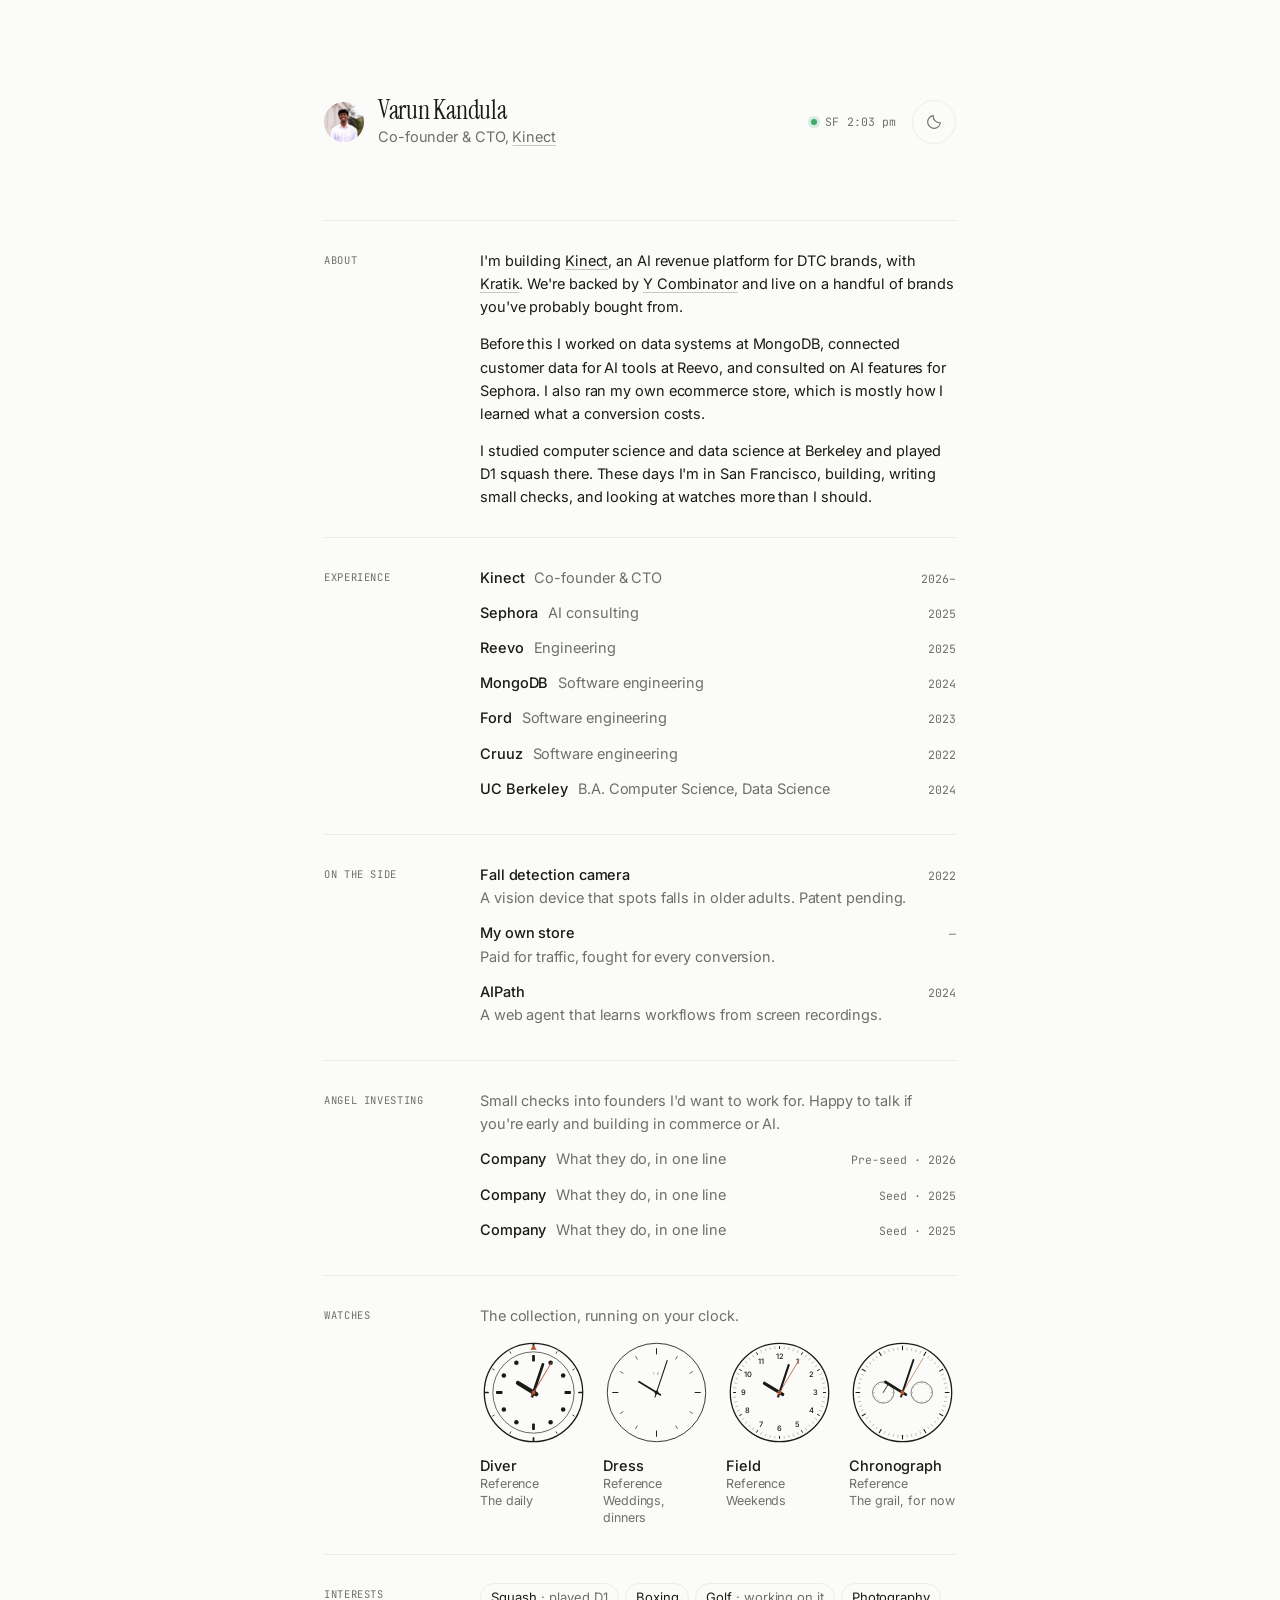
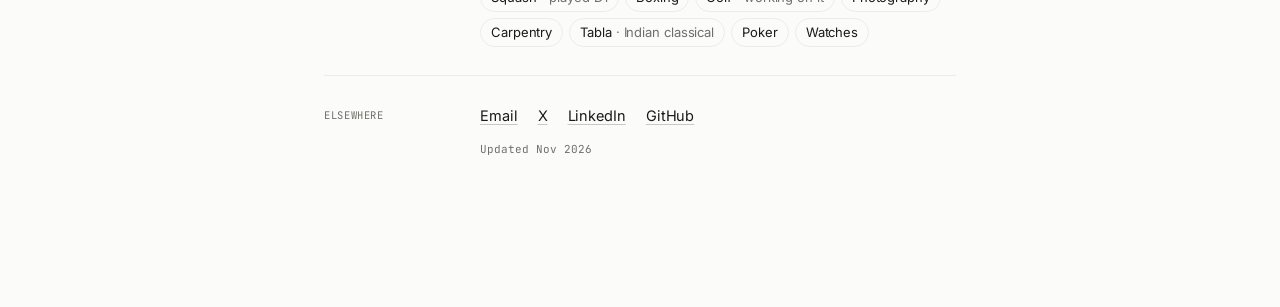
==== index.html @ 3ee2f7a1 "Add watch winding and a hidden squash game" ====
<!doctype html>
<html lang="en">
  <head>
    <meta charset="utf-8" />
    <meta name="viewport" content="width=device-width, initial-scale=1" />
    <title>Varun Kandula</title>
    <meta name="description" content="Varun Kandula. Co-founder and CTO of Kinect (YC P26). Engineer, angel investor, watch person." />
    <meta name="color-scheme" content="light dark" />
    <meta name="theme-color" content="#fbfbfa" />
    <script src="js/theme.js"></script>
    <meta property="og:title" content="Varun Kandula" />
    <meta property="og:description" content="Co-founder and CTO of Kinect (YC P26)." />
    <meta property="og:image" content="/assets/avatar.jpg" />
    <link rel="icon" href="data:image/svg+xml,%3Csvg xmlns='http://www.w3.org/2000/svg' viewBox='0 0 32 32'%3E%3Ccircle cx='16' cy='16' r='13' fill='none' stroke='%23111' stroke-width='2.5'/%3E%3Cpath d='M16 8v8l5 3' stroke='%23111' stroke-width='2.5' fill='none' stroke-linecap='round'/%3E%3C/svg%3E" />
    <link rel="preconnect" href="https://fonts.googleapis.com" />
    <link rel="preconnect" href="https://fonts.gstatic.com" crossorigin />
    <link
      href="https://fonts.googleapis.com/css2?family=Inter:wght@400;500&family=Instrument+Serif:ital@0;1&family=JetBrains+Mono:wght@400&display=swap"
      rel="stylesheet"
    />
    <link rel="stylesheet" href="css/styles.css" />
  </head>
  <body>
    <main class="page">
      <header class="top rise">
        <div class="id">
          <button class="avatar" type="button" aria-label="Show portrait" data-portrait>
            <img src="assets/avatar.jpg" alt="Varun Kandula" width="40" height="40" />
          </button>
          <div>
            <h1>Varun Kandula</h1>
            <p class="muted">Co-founder &amp; CTO, <a href="https://trykinect.ai">Kinect</a></p>
          </div>
        </div>
        <div class="header-tools">
          <p class="clock mono">
            <span class="dot" aria-hidden="true"></span><abbr title="San Francisco">SF</abbr> <span data-clock>--:--</span>
          </p>
          <button class="theme-toggle" type="button" data-theme-toggle aria-label="Switch to dark mode" title="Switch to dark mode" hidden>
            <svg class="theme-moon" viewBox="0 0 24 24" width="18" height="18" fill="none" stroke="currentColor" stroke-width="1.5" stroke-linecap="round" stroke-linejoin="round" aria-hidden="true">
              <path d="M20.5 13A8.5 8.5 0 0 1 11 3.5 8.5 8.5 0 1 0 20.5 13Z" />
            </svg>
            <svg class="theme-sun" viewBox="0 0 24 24" width="18" height="18" fill="none" stroke="currentColor" stroke-width="1.5" stroke-linecap="round" aria-hidden="true">
              <circle cx="12" cy="12" r="4" />
              <path d="M12 2v2m0 16v2M2 12h2m16 0h2M4.93 4.93l1.42 1.42m11.3 11.3 1.42 1.42M4.93 19.07l1.42-1.42m11.3-11.3 1.42-1.42" />
            </svg>
          </button>
        </div>
      </header>

      <section class="block rise" id="about" style="--d: 1">
        <h2 class="label mono">About</h2>
        <div class="prose">
          <p>
            I'm building <a href="https://trykinect.ai">Kinect</a>, an AI revenue platform for DTC brands,
            with <a href="https://www.linkedin.com/in/kratikagrawal/">Kratik</a>. We're backed by
            <a href="https://www.ycombinator.com/companies/kinect">Y Combinator</a> and live on a handful of
            brands you've probably bought from.
          </p>
          <p>
            Before this I worked on data systems at MongoDB, connected customer data for AI tools at Reevo,
            and consulted on AI features for Sephora. I also ran my own ecommerce store, which is mostly how I
            learned what a conversion costs.
          </p>
          <p>
            I studied computer science and data science at Berkeley and played D1 squash there. These days
            I'm in San Francisco, building, writing small checks, and looking at watches more than I should.
          </p>
        </div>
      </section>

      <section class="block rise" id="experience" style="--d: 2">
        <h2 class="label mono">Experience</h2>
        <ol class="rows" data-dim>
          <li>
            <details>
              <summary>
                <span class="row-main"><span class="row-title">Kinect</span><span class="row-sub">Co-founder &amp; CTO</span></span>
                <span class="row-meta mono">2026–</span>
              </summary>
              <p>AI sales reps, dynamic product and landing pages, and generative storefronts for Shopify brands. YC P26.</p>
            </details>
          </li>
          <li>
            <details>
              <summary>
                <span class="row-main"><span class="row-title">Sephora</span><span class="row-sub">AI consulting</span></span>
                <span class="row-meta mono">2025</span>
              </summary>
              <p>Scoped and prototyped AI features for one of the largest beauty retailers in the world.</p>
            </details>
          </li>
          <li>
            <details>
              <summary>
                <span class="row-main"><span class="row-title">Reevo</span><span class="row-sub">Engineering</span></span>
                <span class="row-meta mono">2025</span>
              </summary>
              <p>Connected customer information across systems so AI tools had real context to work with.</p>
            </details>
          </li>
          <li>
            <details>
              <summary>
                <span class="row-main"><span class="row-title">MongoDB</span><span class="row-sub">Software engineering</span></span>
                <span class="row-meta mono">2024</span>
              </summary>
              <p>Built a real-time engineering analytics dashboard and cut ETL processing time by 30%. New York.</p>
            </details>
          </li>
          <li>
            <details>
              <summary>
                <span class="row-main"><span class="row-title">Ford</span><span class="row-sub">Software engineering</span></span>
                <span class="row-meta mono">2023</span>
              </summary>
              <p>A 2D packing algorithm and a 3-axis gantry arm for the kitting cell, which cut part delivery time by about 75%. Dearborn.</p>
            </details>
          </li>
          <li>
            <details>
              <summary>
                <span class="row-main"><span class="row-title">Cruuz</span><span class="row-sub">Software engineering</span></span>
                <span class="row-meta mono">2022</span>
              </summary>
              <p>Front-end work and a Google Reserve booking integration. Los Angeles.</p>
            </details>
          </li>
          <li>
            <details>
              <summary>
                <span class="row-main"><span class="row-title">UC Berkeley</span><span class="row-sub">B.A. Computer Science, Data Science</span></span>
                <span class="row-meta mono">2024</span>
              </summary>
              <p>D1 squash. Certificate in Entrepreneurship &amp; Technology. Ran NextGen Consulting (50+ members, clients like NVIDIA and Palantir).</p>
            </details>
          </li>
        </ol>
      </section>

      <section class="block rise" id="building" style="--d: 3">
        <h2 class="label mono">On the side</h2>
        <ol class="rows stack" data-dim>
          <li class="row-static">
            <span class="row-main"><span class="row-title">Fall detection camera</span><span class="row-sub">A vision device that spots falls in older adults. Patent pending.</span></span>
            <span class="row-meta mono">2022</span>
          </li>
          <li class="row-static">
            <span class="row-main"><span class="row-title">My own store</span><span class="row-sub">Paid for traffic, fought for every conversion.</span></span>
            <span class="row-meta mono">—</span>
          </li>
          <li class="row-static">
            <span class="row-main"><span class="row-title">AIPath</span><span class="row-sub">A web agent that learns workflows from screen recordings.</span></span>
            <span class="row-meta mono">2024</span>
          </li>
        </ol>
      </section>

      <section class="block rise" id="investing" style="--d: 4">
        <h2 class="label mono">Angel investing</h2>
        <div>
          <p class="muted lede">Small checks into founders I'd want to work for. Happy to talk if you're early and building in commerce or AI.</p>
          <ol class="rows invest" data-dim>
            <li class="row-static">
              <span class="row-main"><span class="row-title">Company</span><span class="row-sub">What they do, in one line</span></span>
              <span class="row-meta mono">Pre-seed · 2026</span>
            </li>
            <li class="row-static">
              <span class="row-main"><span class="row-title">Company</span><span class="row-sub">What they do, in one line</span></span>
              <span class="row-meta mono">Seed · 2025</span>
            </li>
            <li class="row-static">
              <span class="row-main"><span class="row-title">Company</span><span class="row-sub">What they do, in one line</span></span>
              <span class="row-meta mono">Seed · 2025</span>
            </li>
          </ol>
        </div>
      </section>

      <section class="block rise" id="watches" style="--d: 5">
        <h2 class="label mono">Watches</h2>
        <div>
          <p class="muted lede">The collection, running on your clock.</p>
          <ul class="watches" data-watches>
            <li class="watch" data-watch="diver" data-name="Diver">
              <div class="watch-cap"><b>Diver</b><span>Reference</span><span>The daily</span></div>
            </li>
            <li class="watch" data-watch="dress" data-name="Dress">
              <div class="watch-cap"><b>Dress</b><span>Reference</span><span>Weddings, dinners</span></div>
            </li>
            <li class="watch" data-watch="field" data-name="Field">
              <div class="watch-cap"><b>Field</b><span>Reference</span><span>Weekends</span></div>
            </li>
            <li class="watch" data-watch="chrono" data-name="Chronograph">
              <div class="watch-cap"><b>Chronograph</b><span>Reference</span><span>The grail, for now</span></div>
            </li>
          </ul>
        </div>
      </section>

      <section class="block rise" id="interests" style="--d: 6">
        <h2 class="label mono">Interests</h2>
        <ul class="tags">
          <li data-squash-trigger>Squash <span>played D1</span></li>
          <li>Boxing</li>
          <li>Golf <span>working on it</span></li>
          <li>Photography</li>
          <li>Carpentry</li>
          <li>Tabla <span>Indian classical</span></li>
          <li>Poker</li>
          <li>Watches</li>
        </ul>
      </section>

      <footer class="block foot rise" style="--d: 7">
        <h2 class="label mono">Elsewhere</h2>
        <div>
          <ul class="links">
            <li><a href="mailto:varun@trykinect.ai" class="link" data-copy="varun@trykinect.ai">Email</a></li>
            <li><a href="https://x.com/VarunKand">X</a></li>
            <li><a href="https://www.linkedin.com/in/varunkandula/">LinkedIn</a></li>
            <li><a href="https://github.com/VarunKandula">GitHub</a></li>
          </ul>
          <p class="muted mono small">Updated Nov 2026</p>
        </div>
      </footer>
    </main>

    <div class="toast mono" role="status" aria-live="polite" data-toast></div>
    <dialog class="portrait" data-portrait-dialog aria-label="Portrait of Varun Kandula">
      <button class="portrait-close" type="button" data-portrait-close aria-label="Close portrait" autofocus>
        <svg viewBox="0 0 24 24" width="18" height="18" fill="none" stroke="currentColor" stroke-width="1.5" stroke-linecap="round" aria-hidden="true"><path d="m6 6 12 12M6 18 18 6" /></svg>
      </button>
      <img src="assets/portrait.jpg" alt="Varun Kandula at UC Berkeley" width="599" height="900" loading="lazy" />
    </dialog>

    <dialog class="squash-dialog" data-squash-dialog aria-labelledby="squash-title" aria-describedby="squash-help">
      <div class="squash-heading">
        <h2 id="squash-title">One more rally.</h2>
        <button class="squash-close" type="button" data-squash-close aria-label="Close squash game">
          <svg viewBox="0 0 24 24" width="18" height="18" fill="none" stroke="currentColor" stroke-width="1.5" stroke-linecap="round" aria-hidden="true"><path d="m6 6 12 12M6 18 18 6" /></svg>
        </button>
      </div>
      <p class="muted squash-message" data-squash-status role="status">You found the squash court.</p>
      <div class="squash-scoreboard mono">
        <span>rally <b data-squash-score>00</b></span>
        <span>best <b data-squash-best>00</b></span>
      </div>
      <div class="squash-court" data-squash-court tabindex="0" role="application" aria-label="Squash game" aria-describedby="squash-help">
        <svg viewBox="0 0 400 340" aria-hidden="true">
          <rect class="court-floor" x="18" y="18" width="364" height="304" />
          <path class="court-lines" d="M18 190H382M200 190V322M18 256H90V190M382 256H310V190" />
          <path class="court-front" d="M18 18H382" />
          <text class="court-label" x="200" y="42" text-anchor="middle">front wall</text>
          <rect class="squash-racket" data-squash-racket x="-36" y="-3" width="72" height="6" rx="3" transform="translate(200 292)" />
          <circle class="squash-ball" data-squash-ball cx="200" cy="250" r="5" />
        </svg>
      </div>
      <div class="squash-controls">
        <p id="squash-help" class="muted">Mouse, drag, or ← → to move.<br />Space to serve or pause.</p>
        <button class="squash-play mono" type="button" data-squash-play autofocus>Serve</button>
      </div>
    </dialog>

    <script src="js/main.js" defer></script>
    <script src="js/squash.js" defer></script>
  </body>
</html>
---- css/styles.css ----
:root {
  --bg: #fbfbfa;
  --fg: #1a1a19;
  --muted: #6f6f6a;
  --faint: #c9c9c4;
  --line: #ebebe7;
  --hover: #f3f3f0;
  --accent: #b5552e;
  --sans: "Inter", ui-sans-serif, system-ui, -apple-system, sans-serif;
  --serif: "Instrument Serif", ui-serif, Georgia, serif;
  --mono: "JetBrains Mono", ui-monospace, "SF Mono", Menlo, monospace;
  --ease: cubic-bezier(0.25, 1, 0.5, 1);
  color-scheme: light;
}

/* The explicit setting wins over the operating system preference. */
:root[data-theme="dark"] {
  --bg: #111110;
  --fg: #ededea;
  --muted: #94948e;
  --faint: #4a4a47;
  --line: #232321;
  --hover: #1a1a19;
  --accent: #e0805a;
  color-scheme: dark;
}

/* Preserve the system theme when JavaScript is unavailable. */
@media (prefers-color-scheme: dark) {
  :root:not([data-theme]) {
    --bg: #111110;
    --fg: #ededea;
    --muted: #94948e;
    --faint: #4a4a47;
    --line: #232321;
    --hover: #1a1a19;
    --accent: #e0805a;
    color-scheme: dark;
  }
}

* { box-sizing: border-box; }

html {
  -webkit-text-size-adjust: 100%;
  text-rendering: optimizeLegibility;
  -webkit-font-smoothing: antialiased;
  scrollbar-color: var(--faint) var(--bg);
}

body {
  margin: 0;
  background: var(--bg);
  color: var(--fg);
  font: 400 14.5px/1.6 var(--sans);
  letter-spacing: -0.006em;
}

::selection { background: var(--fg); color: var(--bg); }

a, .link {
  color: inherit;
  text-decoration: underline;
  text-decoration-color: var(--faint);
  text-decoration-thickness: 1px;
  text-underline-offset: 3px;
  transition: text-decoration-color 0.2s var(--ease), color 0.2s var(--ease);
}
a:hover, .link:hover { text-decoration-color: currentColor; }

button { font: inherit; color: inherit; background: none; border: 0; padding: 0; cursor: pointer; }

:focus-visible { outline: 1.5px solid var(--accent); outline-offset: 3px; border-radius: 3px; }

.mono { font-family: var(--mono); font-size: 11.5px; letter-spacing: 0; font-variant-numeric: tabular-nums; }
.muted { color: var(--muted); }
.small { font-size: 11px; }

.page {
  max-width: 680px;
  margin: 0 auto;
  padding: 96px 24px 120px;
}

/* header */
.top {
  display: flex;
  align-items: center;
  justify-content: space-between;
  gap: 16px;
  margin-bottom: 72px;
}
.id { display: flex; align-items: center; gap: 14px; min-width: 0; }
.id p { margin: 0; }
h1 {
  margin: 0;
  font: 400 26px/1.1 var(--serif);
  letter-spacing: -0.01em;
}
.avatar {
  width: 40px; height: 40px;
  border-radius: 50%;
  overflow: hidden;
  flex: none;
  transition: transform 0.4s var(--ease);
}
.avatar:hover { transform: rotate(-6deg) scale(1.06); }
.avatar img { width: 100%; height: 100%; object-fit: cover; display: block; }

.header-tools { display: flex; align-items: center; gap: 16px; flex: none; }
.theme-toggle {
  width: 44px;
  height: 44px;
  display: inline-grid;
  place-items: center;
  flex: none;
  border: 1px solid var(--line);
  border-radius: 50%;
  color: var(--muted);
  transition: color 0.2s var(--ease), background 0.2s var(--ease), border-color 0.2s var(--ease);
}
.theme-toggle[hidden] { display: none; }
.theme-toggle:hover { color: var(--fg); background: var(--hover); border-color: var(--faint); }
.theme-sun, :root[data-theme="dark"] .theme-moon { display: none; }
:root[data-theme="dark"] .theme-sun { display: block; }

.clock { margin: 0; color: var(--muted); display: flex; align-items: center; gap: 8px; white-space: nowrap; }
.clock abbr { text-decoration: none; }
.dot {
  width: 6px; height: 6px; border-radius: 50%;
  background: #3fa86b;
  box-shadow: 0 0 0 3px color-mix(in srgb, #3fa86b 18%, transparent);
  animation: pulse 2.4s var(--ease) infinite;
}
@keyframes pulse { 50% { box-shadow: 0 0 0 5px color-mix(in srgb, #3fa86b 0%, transparent); } }

/* sections */
.block {
  display: grid;
  grid-template-columns: 132px 1fr;
  gap: 24px;
  padding: 28px 0;
  border-top: 1px solid var(--line);
}
.label {
  margin: 0;
  padding-top: 3px;
  font-weight: 400;
  color: var(--muted);
  text-transform: uppercase;
  letter-spacing: 0.06em;
  font-size: 10.5px;
}
.prose p { margin: 0 0 14px; }
.prose p:last-child { margin: 0; }
.lede { margin: 0 0 12px; }

/* rows */
.rows { list-style: none; margin: -6px 0 0; padding: 0; }
.rows > li { border-radius: 8px; transition: opacity 0.25s var(--ease), background 0.2s var(--ease); }
.rows summary, .row-static {
  display: flex;
  align-items: baseline;
  justify-content: space-between;
  gap: 16px;
  padding: 6px 10px;
  margin: 0 -10px;
}
.rows summary { cursor: pointer; list-style: none; border-radius: 8px; }
.rows summary::-webkit-details-marker { display: none; }
.rows summary:hover { background: var(--hover); }
.row-main { display: flex; gap: 10px; align-items: baseline; min-width: 0; flex-wrap: wrap; }
.row-title { font-weight: 500; white-space: nowrap; }
.row-sub { color: var(--muted); }
.row-meta { color: var(--muted); white-space: nowrap; flex: none; }
.rows details > p {
  margin: 0;
  padding: 2px 0 12px;
  color: var(--muted);
  max-width: 46ch;
  animation: drop 0.35s var(--ease);
}
.rows details[open] summary .row-sub { color: var(--fg); }
@keyframes drop { from { transform: translateY(-4px); } to { transform: none; } }
.invest .row-title { color: var(--fg); }

/* watches */
.watches {
  list-style: none;
  margin: 4px 0 0;
  padding: 0;
  display: grid;
  grid-template-columns: repeat(4, 1fr);
  gap: 20px 16px;
}
.watch { display: flex; flex-direction: column; gap: 10px; }
.watch-winder { display: block; width: 100%; border-radius: 50%; }
.watch-winder:focus-visible { border-radius: 50%; }
.watch svg {
  width: 100%;
  height: auto;
  display: block;
  overflow: visible;
  transition: transform 0.5s var(--ease);
}
.watch:hover svg { transform: rotate(-4deg) scale(1.04); }
.watch.is-winding .case { stroke: var(--accent); }
.watch-cap { display: flex; flex-direction: column; line-height: 1.35; }
.watch-cap b { font-weight: 500; }
.watch-cap span { color: var(--muted); font-size: 12.5px; }
.hand { transform-origin: 50px 50px; }
.case { fill: var(--bg); stroke: var(--fg); }
.ink { fill: var(--fg); }
.ink-s { stroke: var(--fg); }
.mute-s { stroke: var(--muted); }
.mute { fill: var(--muted); }
.acc { fill: var(--accent); }
.acc-s { stroke: var(--accent); }

/* tags */
.tags { list-style: none; margin: 0; padding: 0; display: flex; flex-wrap: wrap; gap: 6px; }
.tags li {
  padding: 3px 10px;
  border: 1px solid var(--line);
  border-radius: 999px;
  font-size: 13px;
  transition: border-color 0.2s var(--ease), background 0.2s var(--ease);
}
.tags li:hover { border-color: var(--faint); background: var(--hover); }
.tags li span { color: var(--muted); }
.tags li span::before { content: "· "; }
.tags li.has-squash-game { padding: 0; }
.squash-trigger { display: block; padding: 3px 10px; border-radius: 999px; }
.squash-trigger:focus-visible { border-radius: 999px; }
.watch-winder, .squash-trigger, .squash-close, .squash-play { -webkit-tap-highlight-color: transparent; }

/* A court tucked behind the squash interest. */
.squash-dialog {
  width: min(456px, calc(100vw - 32px));
  max-height: calc(100dvh - 32px);
  padding: 24px;
  border: 1px solid var(--faint);
  border-radius: 14px;
  color: var(--fg);
  background: var(--bg);
  overscroll-behavior: contain;
}
.squash-dialog::backdrop { background: color-mix(in srgb, var(--bg) 85%, transparent); }
.squash-heading { display: flex; justify-content: space-between; align-items: center; gap: 16px; }
.squash-heading h2 { margin: 0; font: 400 30px/1.1 var(--serif); letter-spacing: -0.01em; }
.squash-close {
  display: grid;
  place-items: center;
  width: 44px;
  height: 44px;
  flex: none;
  border: 1px solid var(--line);
  border-radius: 50%;
}
.squash-close:hover { border-color: var(--faint); background: var(--hover); }
.squash-message { margin: 4px 0 24px; font-size: 13px; min-height: 1.6em; }
.squash-scoreboard { display: flex; justify-content: space-between; color: var(--muted); }
.squash-scoreboard b { margin-left: 8px; color: var(--fg); font-weight: 500; }
.squash-court { width: 100%; margin: 8px 0 16px; touch-action: none; }
.squash-court svg { display: block; width: 100%; height: auto; }
.court-floor { fill: var(--hover); stroke: var(--muted); stroke-width: 1; }
.court-lines { fill: none; stroke: var(--faint); stroke-width: 1; }
.court-front { stroke: var(--accent); stroke-width: 3; }
.court-label { fill: var(--muted); font: 10px var(--mono); }
.squash-racket { fill: var(--fg); }
.squash-ball { fill: var(--accent); }
.squash-controls { display: flex; align-items: center; justify-content: space-between; gap: 16px; }
.squash-controls p { margin: 0; font-size: 11.5px; line-height: 1.6; }
.squash-play {
  min-width: 92px;
  min-height: 44px;
  padding: 10px 16px;
  flex: none;
  border: 1px solid var(--fg);
  border-radius: 999px;
  background: var(--fg);
  color: var(--bg);
  transition: background 0.2s var(--ease), color 0.2s var(--ease);
}
.squash-play:hover { background: var(--bg); color: var(--fg); }
@media (max-width: 480px) {
  .court-label { font-size: 16px; }
}
@media (max-width: 380px) {
  .squash-dialog { padding: 16px; }
  .squash-heading h2 { font-size: 26px; }
  .squash-controls { gap: 8px; }
  .squash-play { min-width: 80px; padding-inline: 12px; }
}

/* footer */
.links { list-style: none; margin: 0 0 14px; padding: 0; display: flex; flex-wrap: wrap; gap: 6px 20px; }
.foot p { margin: 0; }

/* toast */
.toast {
  position: fixed;
  left: 50%;
  bottom: 28px;
  width: max-content;
  max-width: calc(100vw - 40px);
  text-align: center;
  overflow-wrap: anywhere;
  transform: translate(-50%, 16px);
  padding: 7px 12px;
  border-radius: 999px;
  background: var(--fg);
  color: var(--bg);
  opacity: 0;
  pointer-events: none;
  transition: opacity 0.25s var(--ease), transform 0.35s var(--ease);
}
.toast.show { opacity: 1; transform: translate(-50%, 0); }

/* portrait */
.portrait {
  padding: 0;
  border: 0;
  background: none;
  width: min(360px, 80vw, calc(80vh * 599 / 900));
  border-radius: 14px;
  overflow: hidden;
}
.portrait img { display: block; width: 100%; height: auto; }
.portrait-close {
  position: absolute;
  top: 12px;
  right: 12px;
  display: grid;
  place-items: center;
  width: 44px;
  height: 44px;
  border: 1px solid var(--line);
  border-radius: 50%;
  color: var(--fg);
  background: var(--bg);
}
.portrait-close:hover { background: var(--hover); }
.portrait::backdrop { background: color-mix(in srgb, var(--bg) 70%, transparent); backdrop-filter: blur(8px); }
.portrait[open] { animation: pop 0.4s var(--ease); }
@keyframes pop { from { transform: scale(0.96) translateY(8px); } }

/* entrance: transform only so content is visible without JS */
.rise { animation: rise 0.9s var(--ease) both; animation-delay: calc(var(--d, 0) * 70ms); }
@keyframes rise { from { transform: translateY(10px); } }

@media (max-width: 640px) {
  .page { padding: 56px 20px 96px; }
  .top { display: grid; grid-template-columns: minmax(0, 1fr) auto; margin-bottom: 48px; gap: 16px; }
  .header-tools { display: contents; }
  .theme-toggle { grid-column: 2; grid-row: 1; }
  .clock { grid-column: 1 / -1; grid-row: 2; }
  .block { grid-template-columns: 1fr; gap: 12px; padding: 24px 0; }
  .watches { grid-template-columns: repeat(2, 1fr); gap: 24px 20px; }
  .row-main { flex-direction: column; gap: 0; }
  .row-title { white-space: normal; }
}

@media (prefers-reduced-motion: reduce) {
  *, *::before, *::after { animation: none !important; transition: none !important; }
}

.stack .row-main { flex-direction: column; gap: 0; }
.stack .row-title { white-space: normal; }
.watch-cap span + span { color: var(--muted); }
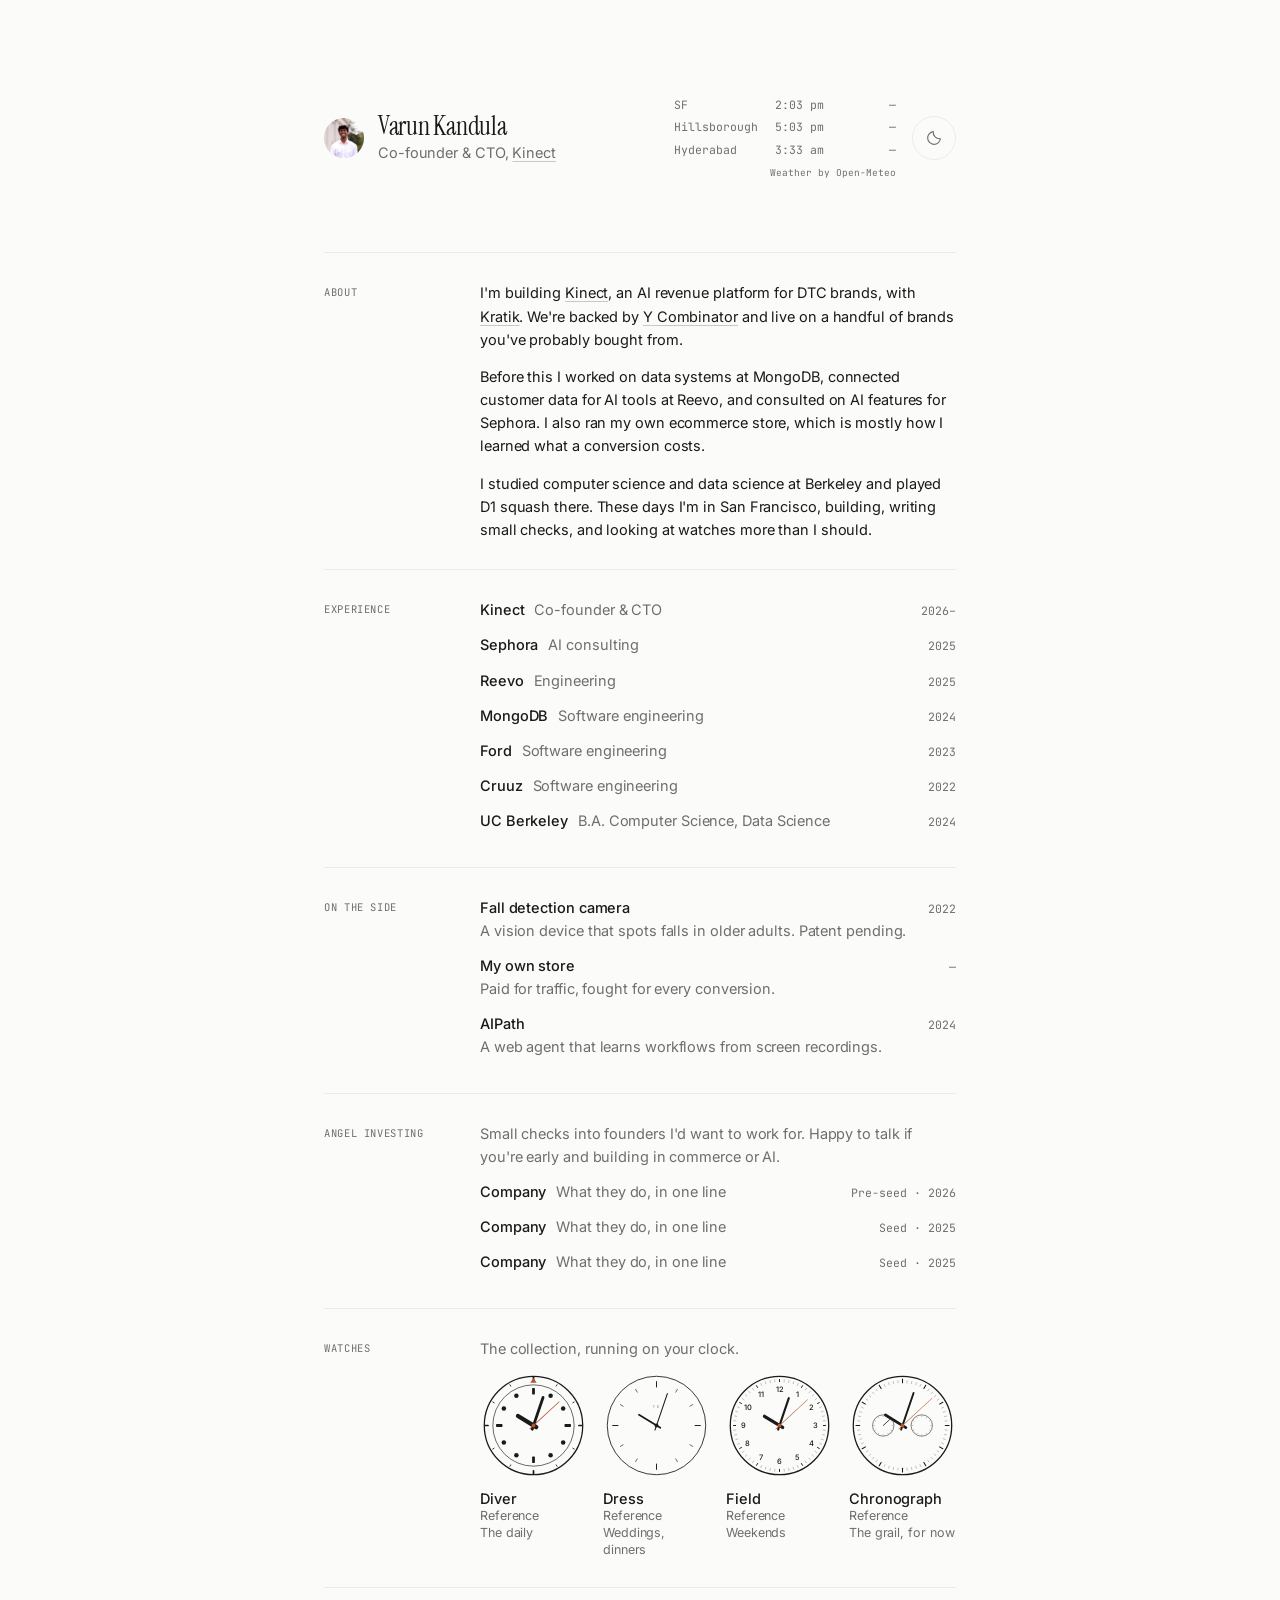
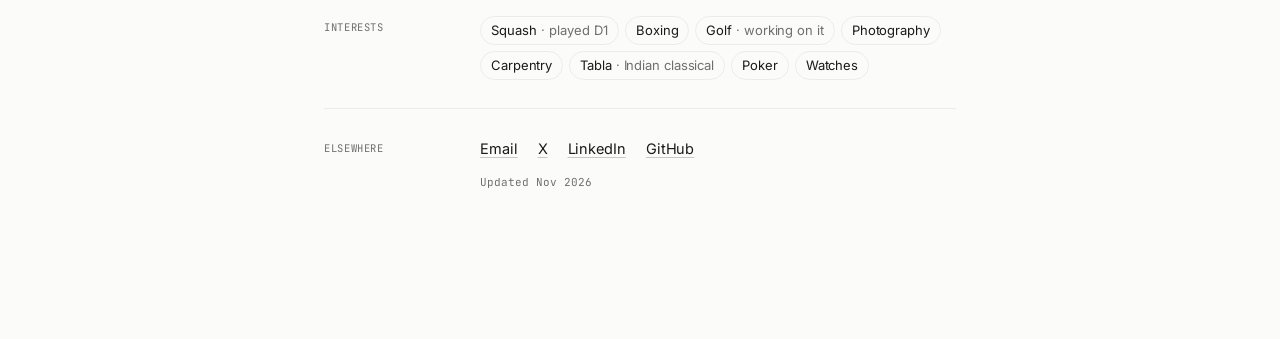
==== commit e44b6dc5: "Add three city clocks with subtle current weather" ====
--- a/index.html
+++ b/index.html
@@ -33,9 +33,35 @@
           </div>
         </div>
         <div class="header-tools">
-          <p class="clock mono">
-            <span class="dot" aria-hidden="true"></span><abbr title="San Francisco">SF</abbr> <span data-clock>--:--</span>
-          </p>
+          <div class="places mono" data-places data-temperature-unit="fahrenheit">
+            <ul class="place-list" aria-label="Local time and weather">
+              <li class="place-row" data-place="sf" data-name="San Francisco" data-time-zone="America/Los_Angeles" data-latitude="37.77493" data-longitude="-122.41942">
+                <abbr class="place-name" title="San Francisco, California">SF</abbr>
+                <time class="place-time" data-clock>--:--</time>
+                <span class="place-weather" role="img" aria-label="Weather unavailable" data-weather>
+                  <svg class="weather-icon" viewBox="0 0 24 24" width="16" height="16" fill="none" stroke="currentColor" stroke-width="1.5" stroke-linecap="round" stroke-linejoin="round" aria-hidden="true" data-weather-icon></svg>
+                  <span data-temperature aria-hidden="true">—</span>
+                </span>
+              </li>
+              <li class="place-row" data-place="hillsborough" data-name="Hillsborough, New Jersey" data-time-zone="America/New_York" data-latitude="40.506" data-longitude="-74.674">
+                <span class="place-name" title="Hillsborough, New Jersey">Hillsborough</span>
+                <time class="place-time" data-clock>--:--</time>
+                <span class="place-weather" role="img" aria-label="Weather unavailable" data-weather>
+                  <svg class="weather-icon" viewBox="0 0 24 24" width="16" height="16" fill="none" stroke="currentColor" stroke-width="1.5" stroke-linecap="round" stroke-linejoin="round" aria-hidden="true" data-weather-icon></svg>
+                  <span data-temperature aria-hidden="true">—</span>
+                </span>
+              </li>
+              <li class="place-row" data-place="hyderabad" data-name="Hyderabad, India" data-time-zone="Asia/Kolkata" data-latitude="17.38405" data-longitude="78.45636">
+                <span class="place-name" title="Hyderabad, India">Hyderabad</span>
+                <time class="place-time" data-clock>--:--</time>
+                <span class="place-weather" role="img" aria-label="Weather unavailable" data-weather>
+                  <svg class="weather-icon" viewBox="0 0 24 24" width="16" height="16" fill="none" stroke="currentColor" stroke-width="1.5" stroke-linecap="round" stroke-linejoin="round" aria-hidden="true" data-weather-icon></svg>
+                  <span data-temperature aria-hidden="true">—</span>
+                </span>
+              </li>
+            </ul>
+            <a class="weather-credit" href="https://open-meteo.com/en/licence" title="Weather data by Open-Meteo, CC BY 4.0. Temperatures rounded to the nearest degree.">Weather by Open-Meteo</a>
+          </div>
           <button class="theme-toggle" type="button" data-theme-toggle aria-label="Switch to dark mode" title="Switch to dark mode" hidden>
             <svg class="theme-moon" viewBox="0 0 24 24" width="18" height="18" fill="none" stroke="currentColor" stroke-width="1.5" stroke-linecap="round" stroke-linejoin="round" aria-hidden="true">
               <path d="M20.5 13A8.5 8.5 0 0 1 11 3.5 8.5 8.5 0 1 0 20.5 13Z" />
@@ -262,6 +288,7 @@
       </div>
     </dialog>
 
+    <script src="js/places.js" defer></script>
     <script src="js/main.js" defer></script>
     <script src="js/squash.js" defer></script>
   </body>
--- a/css/styles.css
+++ b/css/styles.css
@@ -124,15 +124,16 @@
 .theme-sun, :root[data-theme="dark"] .theme-moon { display: none; }
 :root[data-theme="dark"] .theme-sun { display: block; }
 
-.clock { margin: 0; color: var(--muted); display: flex; align-items: center; gap: 8px; white-space: nowrap; }
-.clock abbr { text-decoration: none; }
-.dot {
-  width: 6px; height: 6px; border-radius: 50%;
-  background: #3fa86b;
-  box-shadow: 0 0 0 3px color-mix(in srgb, #3fa86b 18%, transparent);
-  animation: pulse 2.4s var(--ease) infinite;
-}
-@keyframes pulse { 50% { box-shadow: 0 0 0 5px color-mix(in srgb, #3fa86b 0%, transparent); } }
+.places { color: var(--muted); flex: none; }
+.place-list { list-style: none; margin: 0; padding: 0; display: grid; row-gap: 4px; }
+.place-row { display: grid; grid-template-columns: 12ch 8ch 62px; column-gap: 10px; align-items: center; white-space: nowrap; }
+.place-name { text-decoration: none; }
+.place-time { text-align: right; }
+.place-weather { display: flex; align-items: center; justify-content: flex-end; gap: 6px; }
+.weather-icon { display: block; flex: none; }
+.place-weather [data-temperature] { min-width: 5ch; text-align: right; }
+.weather-credit { display: block; width: fit-content; margin: 6px 0 0 auto; font-size: 9.5px; text-decoration-color: transparent; }
+.weather-credit:hover { text-decoration-color: var(--faint); }
 
 /* sections */
 .block {
@@ -354,7 +355,7 @@
   .top { display: grid; grid-template-columns: minmax(0, 1fr) auto; margin-bottom: 48px; gap: 16px; }
   .header-tools { display: contents; }
   .theme-toggle { grid-column: 2; grid-row: 1; }
-  .clock { grid-column: 1 / -1; grid-row: 2; }
+  .places { grid-column: 1 / -1; grid-row: 2; width: fit-content; }
   .block { grid-template-columns: 1fr; gap: 12px; padding: 24px 0; }
   .watches { grid-template-columns: repeat(2, 1fr); gap: 24px 20px; }
   .row-main { flex-direction: column; gap: 0; }
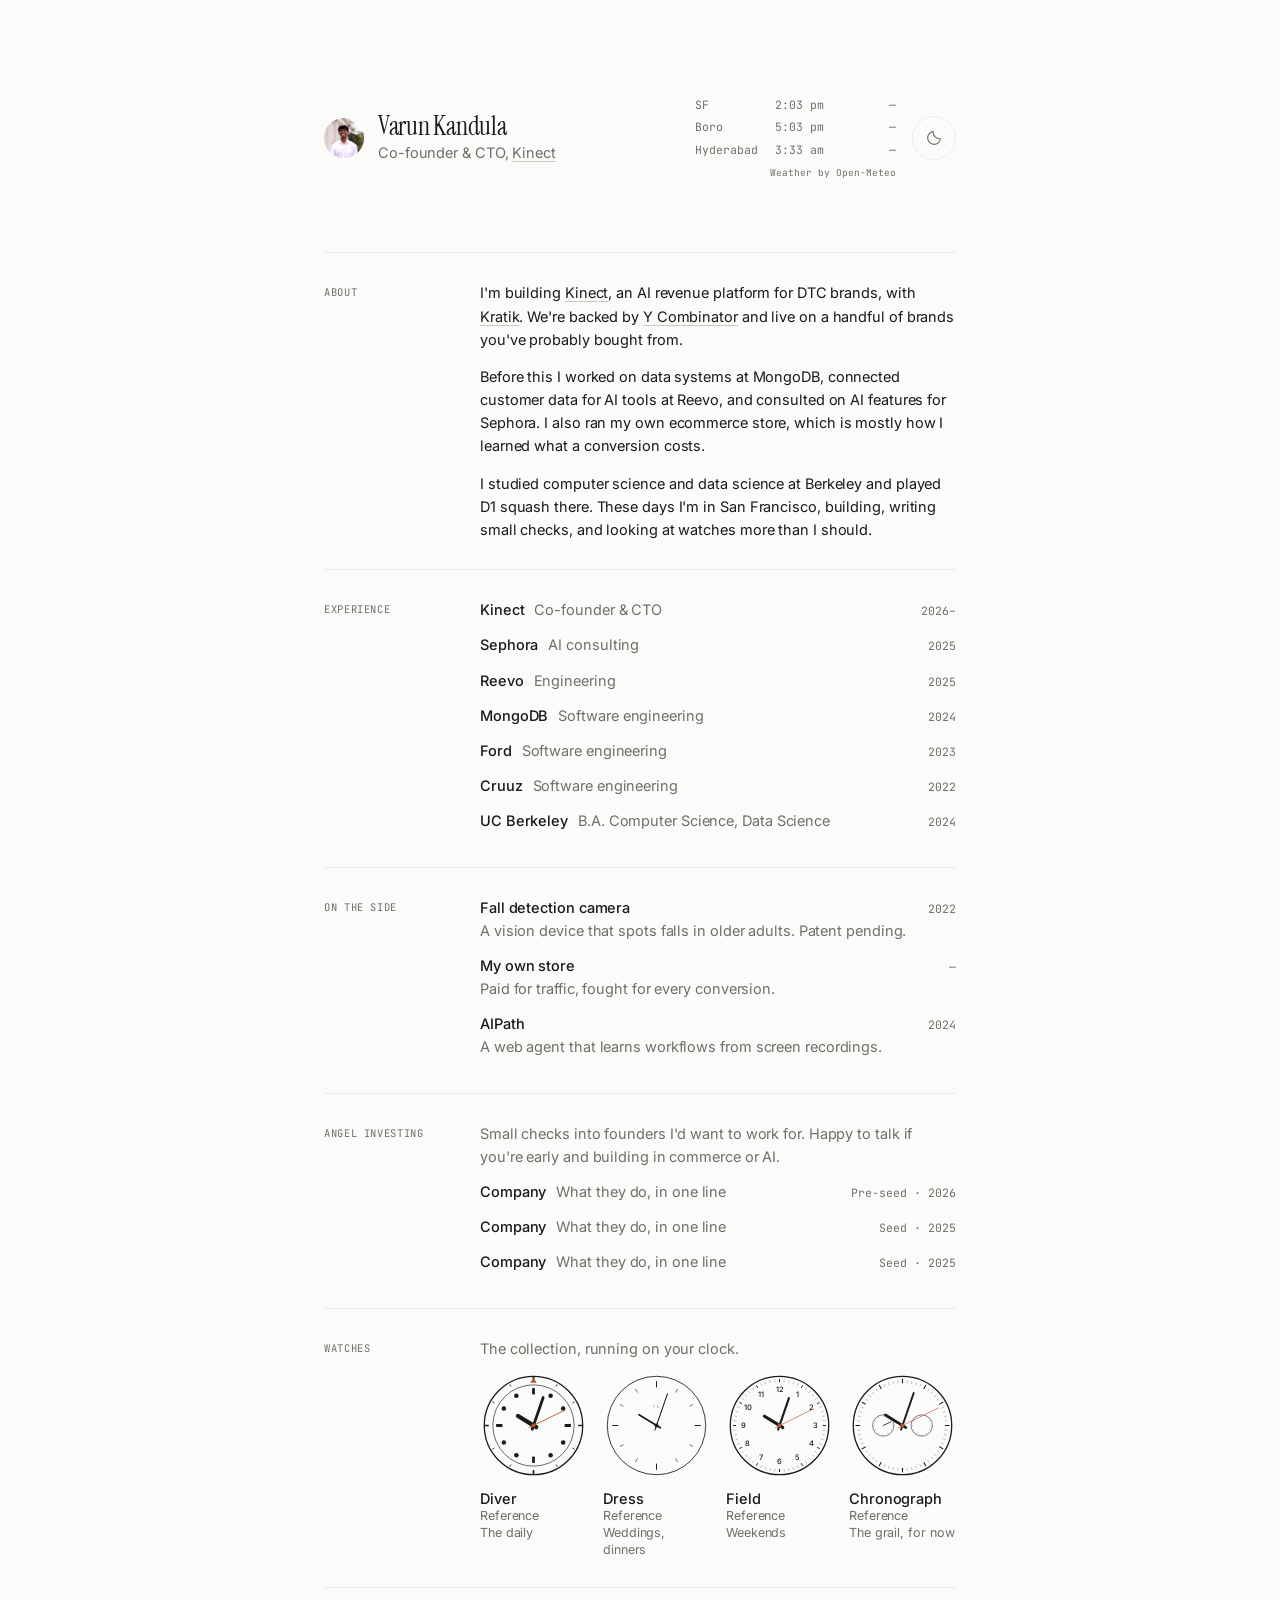
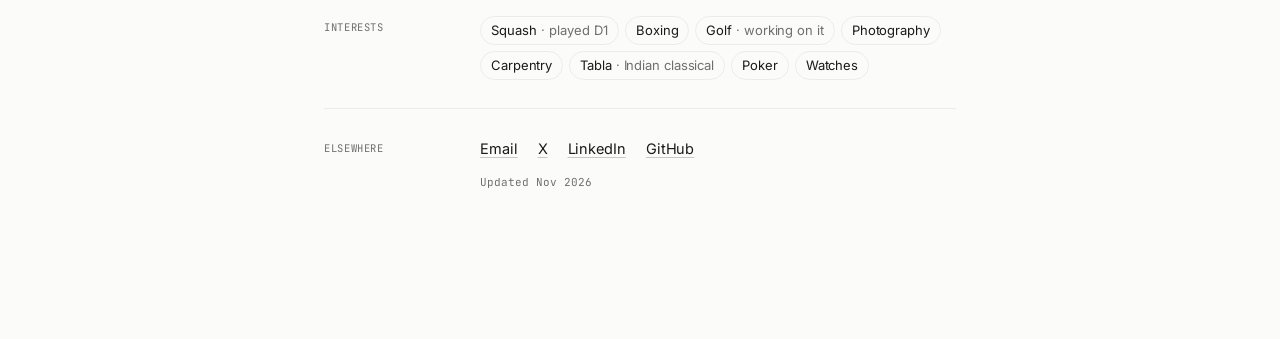
==== commit 47b47dfe: "Label Hillsborough as Boro" ====
--- a/index.html
+++ b/index.html
@@ -44,7 +44,7 @@
                 </span>
               </li>
               <li class="place-row" data-place="hillsborough" data-name="Hillsborough, New Jersey" data-time-zone="America/New_York" data-latitude="40.506" data-longitude="-74.674">
-                <span class="place-name" title="Hillsborough, New Jersey">Hillsborough</span>
+                <span class="place-name" title="Hillsborough, New Jersey">Boro</span>
                 <time class="place-time" data-clock>--:--</time>
                 <span class="place-weather" role="img" aria-label="Weather unavailable" data-weather>
                   <svg class="weather-icon" viewBox="0 0 24 24" width="16" height="16" fill="none" stroke="currentColor" stroke-width="1.5" stroke-linecap="round" stroke-linejoin="round" aria-hidden="true" data-weather-icon></svg>
--- a/css/styles.css
+++ b/css/styles.css
@@ -126,7 +126,7 @@
 
 .places { color: var(--muted); flex: none; }
 .place-list { list-style: none; margin: 0; padding: 0; display: grid; row-gap: 4px; }
-.place-row { display: grid; grid-template-columns: 12ch 8ch 62px; column-gap: 10px; align-items: center; white-space: nowrap; }
+.place-row { display: grid; grid-template-columns: 9ch 8ch 62px; column-gap: 10px; align-items: center; white-space: nowrap; }
 .place-name { text-decoration: none; }
 .place-time { text-align: right; }
 .place-weather { display: flex; align-items: center; justify-content: flex-end; gap: 6px; }
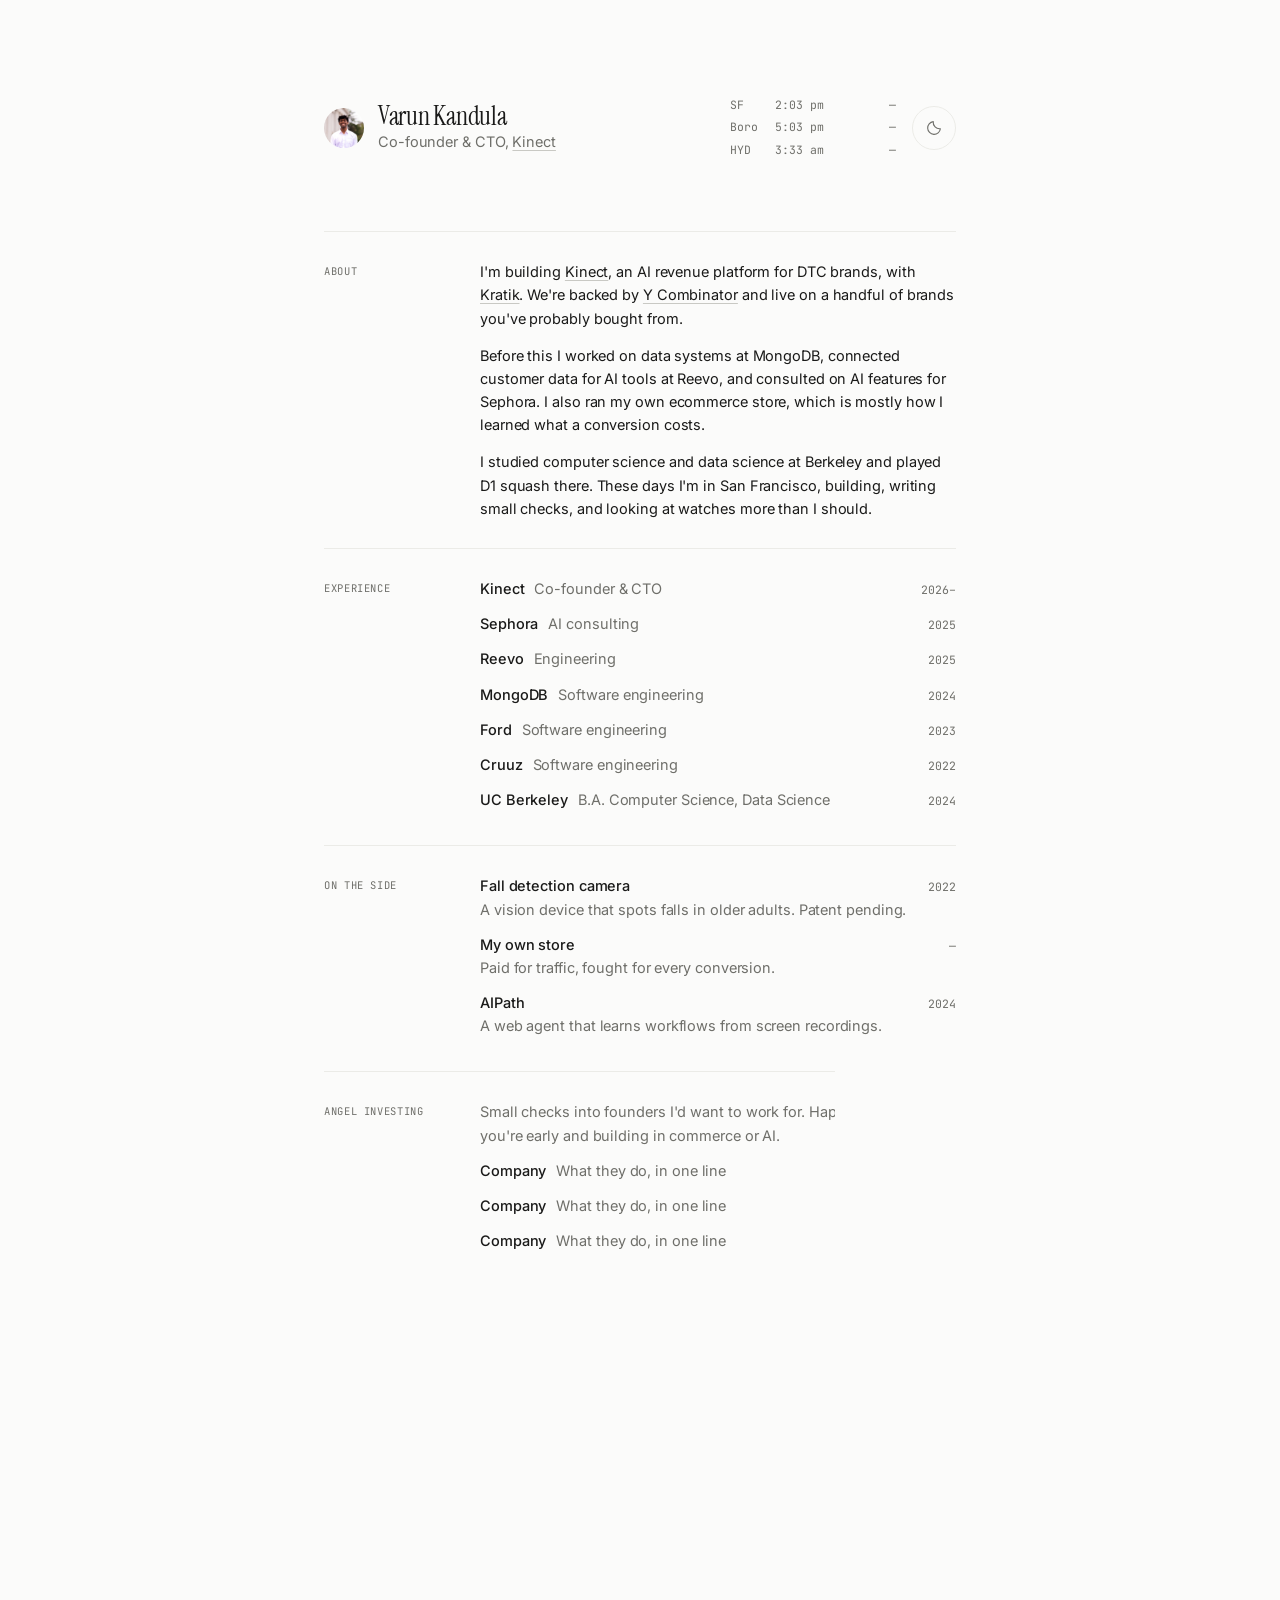
==== commit 73e87da2: "Shorten city labels and remove the weather credit line" ====
--- a/index.html
+++ b/index.html
@@ -38,29 +38,28 @@
               <li class="place-row" data-place="sf" data-name="San Francisco" data-time-zone="America/Los_Angeles" data-latitude="37.77493" data-longitude="-122.41942">
                 <abbr class="place-name" title="San Francisco, California">SF</abbr>
                 <time class="place-time" data-clock>--:--</time>
-                <span class="place-weather" role="img" aria-label="Weather unavailable" data-weather>
+                <a class="place-weather" href="https://open-meteo.com/en/licence" aria-label="Weather unavailable. Weather data by Open-Meteo." data-weather>
                   <svg class="weather-icon" viewBox="0 0 24 24" width="16" height="16" fill="none" stroke="currentColor" stroke-width="1.5" stroke-linecap="round" stroke-linejoin="round" aria-hidden="true" data-weather-icon></svg>
                   <span data-temperature aria-hidden="true">—</span>
-                </span>
+                </a>
               </li>
               <li class="place-row" data-place="hillsborough" data-name="Hillsborough, New Jersey" data-time-zone="America/New_York" data-latitude="40.506" data-longitude="-74.674">
                 <span class="place-name" title="Hillsborough, New Jersey">Boro</span>
                 <time class="place-time" data-clock>--:--</time>
-                <span class="place-weather" role="img" aria-label="Weather unavailable" data-weather>
+                <a class="place-weather" href="https://open-meteo.com/en/licence" aria-label="Weather unavailable. Weather data by Open-Meteo." data-weather>
                   <svg class="weather-icon" viewBox="0 0 24 24" width="16" height="16" fill="none" stroke="currentColor" stroke-width="1.5" stroke-linecap="round" stroke-linejoin="round" aria-hidden="true" data-weather-icon></svg>
                   <span data-temperature aria-hidden="true">—</span>
-                </span>
+                </a>
               </li>
               <li class="place-row" data-place="hyderabad" data-name="Hyderabad, India" data-time-zone="Asia/Kolkata" data-latitude="17.38405" data-longitude="78.45636">
-                <span class="place-name" title="Hyderabad, India">Hyderabad</span>
+                <span class="place-name" title="Hyderabad, India">HYD</span>
                 <time class="place-time" data-clock>--:--</time>
-                <span class="place-weather" role="img" aria-label="Weather unavailable" data-weather>
+                <a class="place-weather" href="https://open-meteo.com/en/licence" aria-label="Weather unavailable. Weather data by Open-Meteo." data-weather>
                   <svg class="weather-icon" viewBox="0 0 24 24" width="16" height="16" fill="none" stroke="currentColor" stroke-width="1.5" stroke-linecap="round" stroke-linejoin="round" aria-hidden="true" data-weather-icon></svg>
                   <span data-temperature aria-hidden="true">—</span>
-                </span>
+                </a>
               </li>
             </ul>
-            <a class="weather-credit" href="https://open-meteo.com/en/licence" title="Weather data by Open-Meteo, CC BY 4.0. Temperatures rounded to the nearest degree.">Weather by Open-Meteo</a>
           </div>
           <button class="theme-toggle" type="button" data-theme-toggle aria-label="Switch to dark mode" title="Switch to dark mode" hidden>
             <svg class="theme-moon" viewBox="0 0 24 24" width="18" height="18" fill="none" stroke="currentColor" stroke-width="1.5" stroke-linecap="round" stroke-linejoin="round" aria-hidden="true">
--- a/css/styles.css
+++ b/css/styles.css
@@ -126,14 +126,13 @@
 
 .places { color: var(--muted); flex: none; }
 .place-list { list-style: none; margin: 0; padding: 0; display: grid; row-gap: 4px; }
-.place-row { display: grid; grid-template-columns: 9ch 8ch 62px; column-gap: 10px; align-items: center; white-space: nowrap; }
+.place-row { display: grid; grid-template-columns: 4ch 8ch 62px; column-gap: 10px; align-items: center; white-space: nowrap; }
 .place-name { text-decoration: none; }
 .place-time { text-align: right; }
-.place-weather { display: flex; align-items: center; justify-content: flex-end; gap: 6px; }
+.place-weather { display: flex; align-items: center; justify-content: flex-end; gap: 6px; text-decoration: none; }
+.place-weather:hover { color: var(--fg); }
 .weather-icon { display: block; flex: none; }
 .place-weather [data-temperature] { min-width: 5ch; text-align: right; }
-.weather-credit { display: block; width: fit-content; margin: 6px 0 0 auto; font-size: 9.5px; text-decoration-color: transparent; }
-.weather-credit:hover { text-decoration-color: var(--faint); }
 
 /* sections */
 .block {
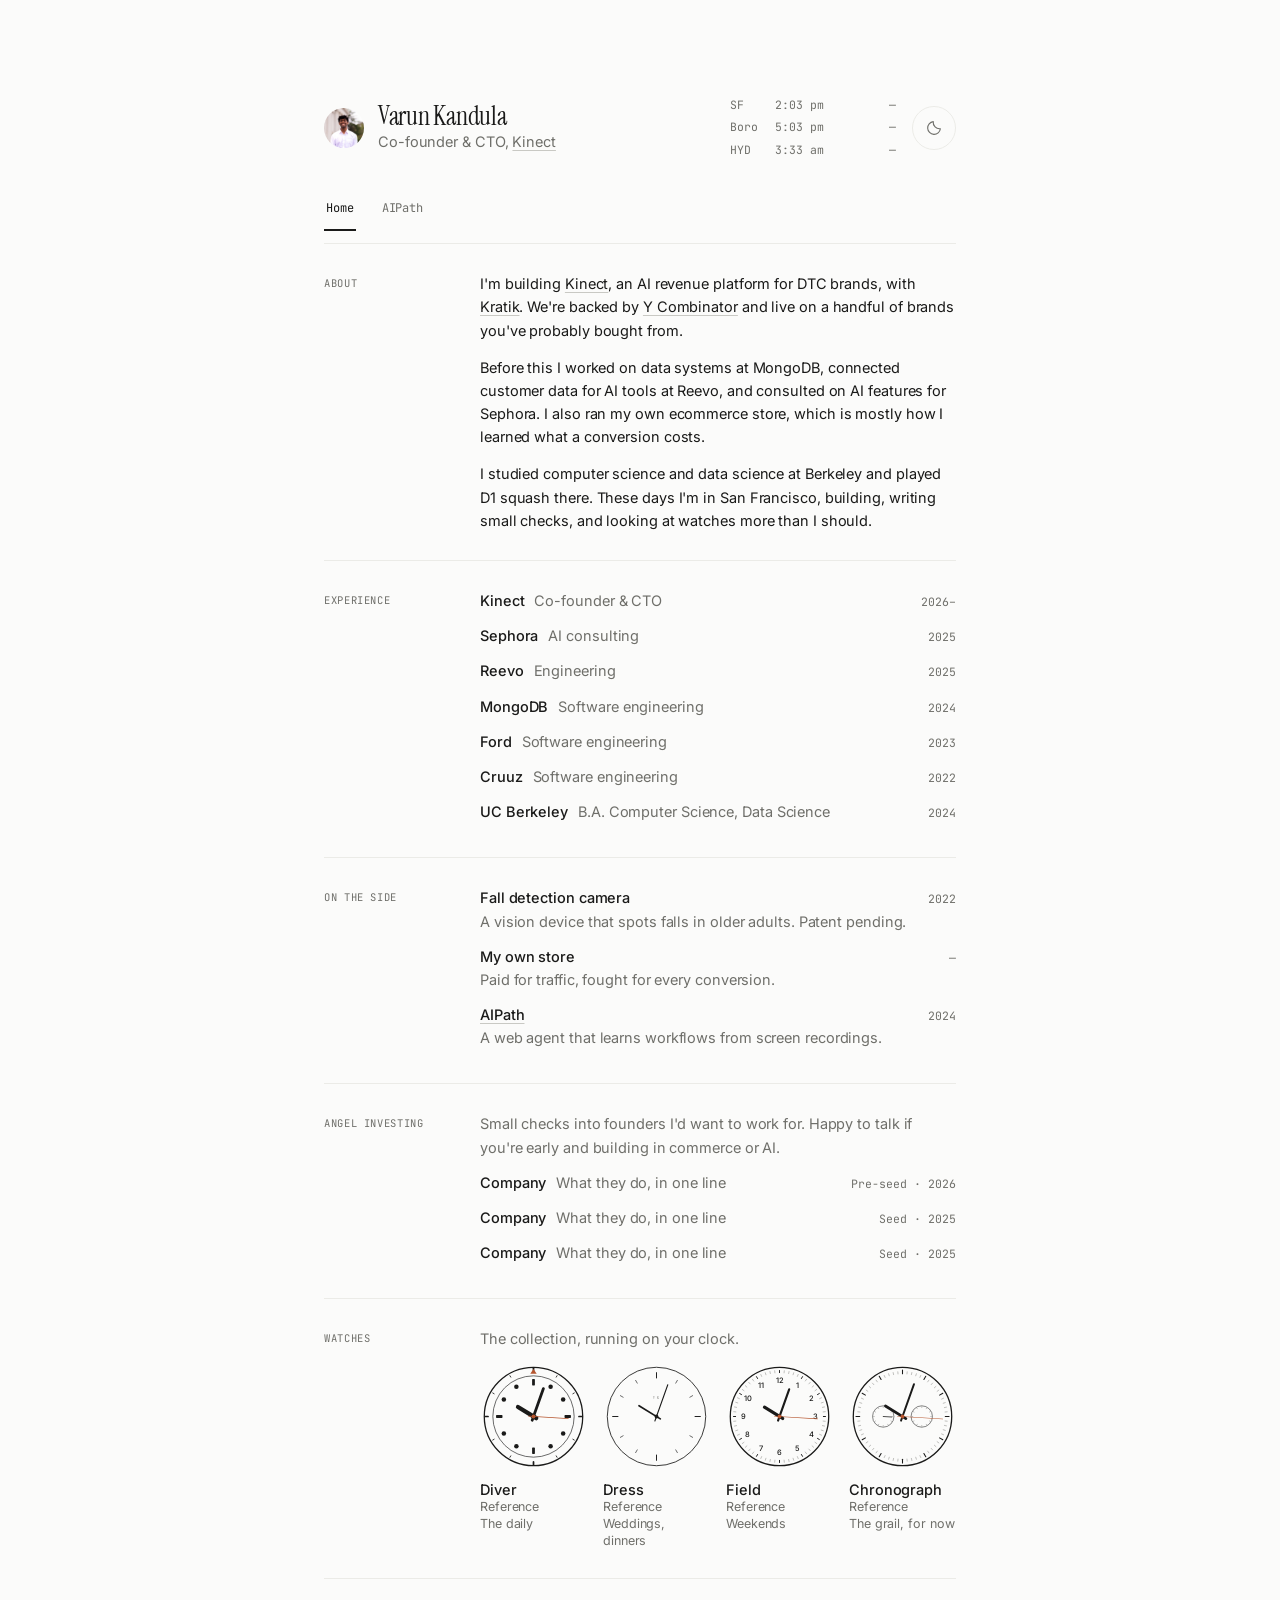
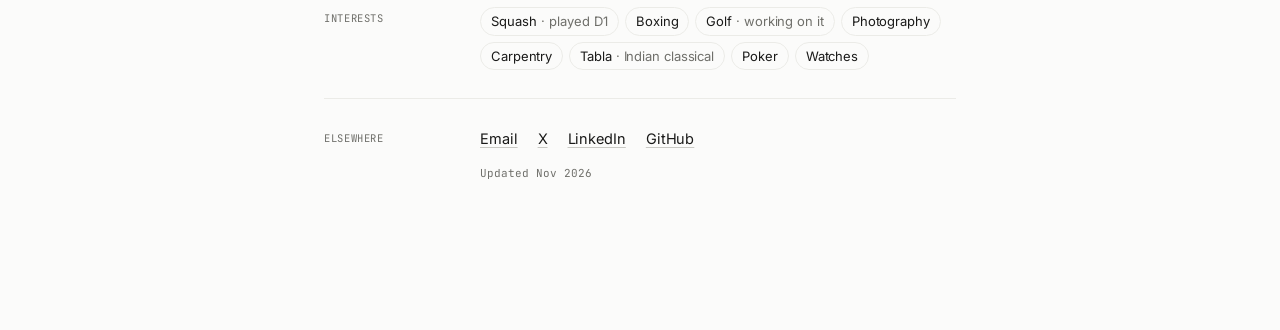
==== commit a2735dd8: "Add AIPath research page and shared site tabs" ====
--- a/index.html
+++ b/index.html
@@ -18,7 +18,8 @@
       href="https://fonts.googleapis.com/css2?family=Inter:wght@400;500&family=Instrument+Serif:ital@0;1&family=JetBrains+Mono:wght@400&display=swap"
       rel="stylesheet"
     />
-    <link rel="stylesheet" href="css/styles.css" />
+    <link rel="stylesheet" href="css/styles.css?v=6e0603cdd2" />
+    <link rel="stylesheet" href="css/site-tabs.css?v=9f061b90a1" />
   </head>
   <body>
     <main class="page">
@@ -73,6 +74,11 @@
         </div>
       </header>
 
+      <nav class="site-tabs portfolio-tabs" aria-label="Site navigation">
+        <a href="./" aria-current="page">Home</a>
+        <a href="aipath/">AIPath</a>
+      </nav>
+
       <section class="block rise" id="about" style="--d: 1">
         <h2 class="label mono">About</h2>
         <div class="prose">
@@ -175,7 +181,7 @@
             <span class="row-meta mono">—</span>
           </li>
           <li class="row-static">
-            <span class="row-main"><span class="row-title">AIPath</span><span class="row-sub">A web agent that learns workflows from screen recordings.</span></span>
+            <span class="row-main"><a class="row-title" href="aipath/">AIPath</a><span class="row-sub">A web agent that learns workflows from screen recordings.</span></span>
             <span class="row-meta mono">2024</span>
           </li>
         </ol>
--- a/css/styles.css
+++ b/css/styles.css
@@ -88,9 +88,10 @@
   align-items: center;
   justify-content: space-between;
   gap: 16px;
-  margin-bottom: 72px;
+  margin-bottom: 28px;
 }
 .id { display: flex; align-items: center; gap: 14px; min-width: 0; }
+.portfolio-tabs { margin-bottom: 12px; }
 .id p { margin: 0; }
 h1 {
   margin: 0;
@@ -351,7 +352,7 @@
 
 @media (max-width: 640px) {
   .page { padding: 56px 20px 96px; }
-  .top { display: grid; grid-template-columns: minmax(0, 1fr) auto; margin-bottom: 48px; gap: 16px; }
+  .top { display: grid; grid-template-columns: minmax(0, 1fr) auto; margin-bottom: 16px; gap: 16px; }
   .header-tools { display: contents; }
   .theme-toggle { grid-column: 2; grid-row: 1; }
   .places { grid-column: 1 / -1; grid-row: 2; width: fit-content; }
--- a/css/site-tabs.css
+++ b/css/site-tabs.css
@@ -0,0 +1,27 @@
+/* Page navigation shared by the portfolio and its project notes. */
+.site-tabs {
+  --tab-ink: var(--fg, var(--ink));
+  --tab-muted: var(--muted, var(--secondary));
+  display: flex;
+  align-items: stretch;
+  gap: 24px;
+  font: 400 12px/1.5 var(--mono);
+}
+
+.site-tabs a {
+  display: inline-flex;
+  align-items: center;
+  min-height: 44px;
+  padding: 0 2px;
+  border-bottom: 2px solid transparent;
+  color: var(--tab-muted);
+  text-decoration: none;
+  white-space: nowrap;
+}
+
+.site-tabs a:hover { color: var(--tab-ink); }
+.site-tabs a[aria-current="page"] { color: var(--tab-ink); border-bottom-color: var(--tab-ink); }
+
+@media (max-width: 440px) {
+  .site-tabs { gap: 20px; font-size: 11px; }
+}
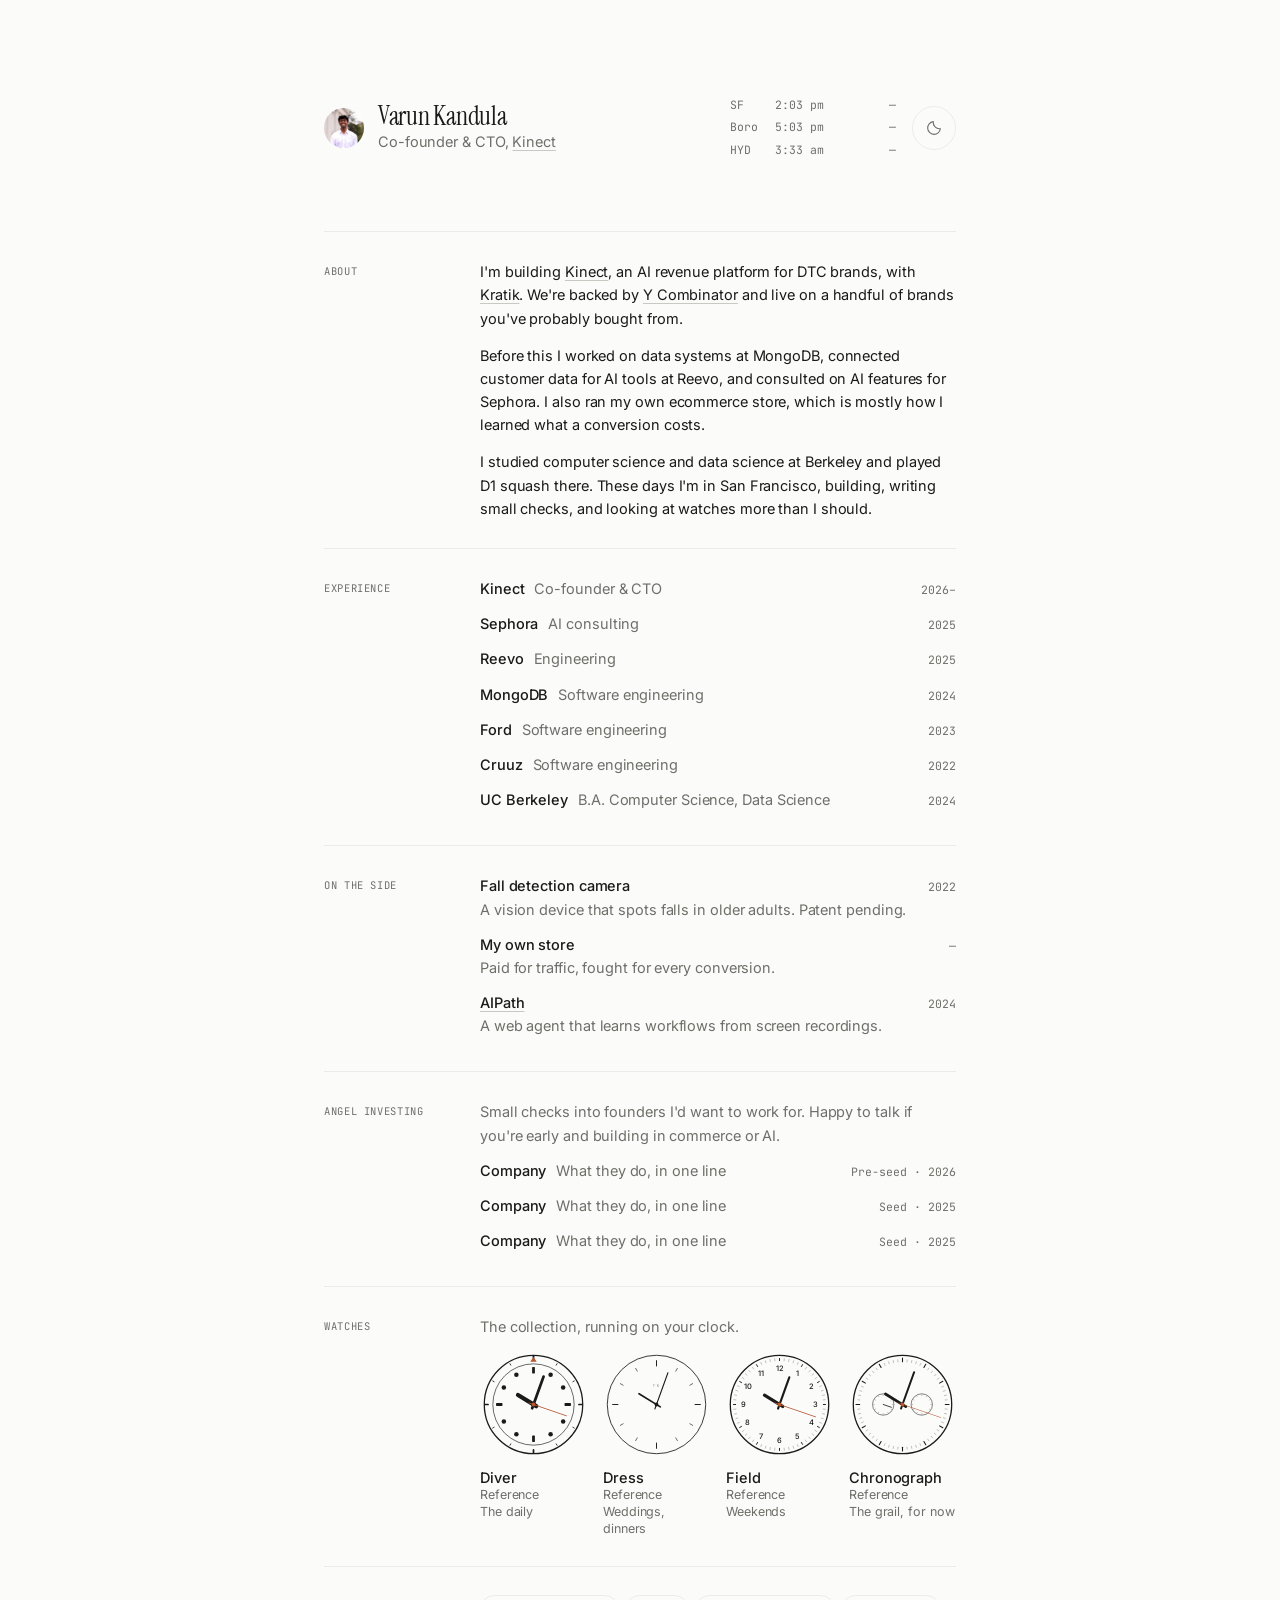
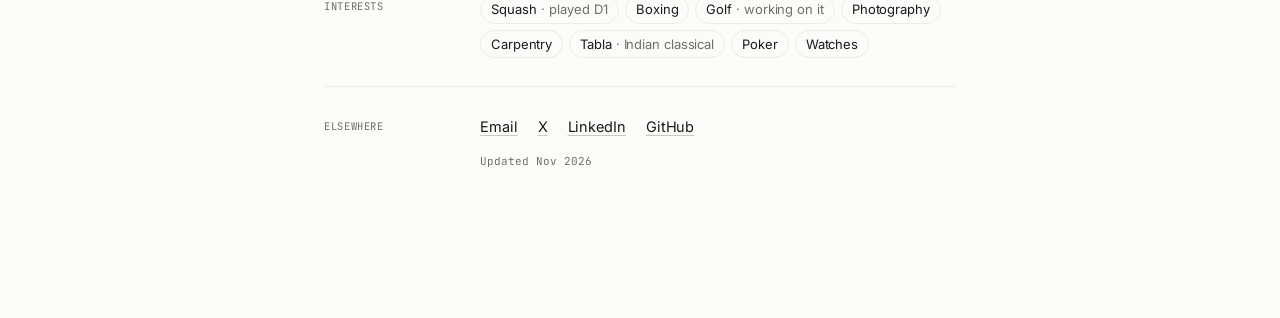
==== commit cc278b3f: "Remove site tabs and keep AIPath linked from its project entry" ====
--- a/index.html
+++ b/index.html
@@ -18,8 +18,7 @@
       href="https://fonts.googleapis.com/css2?family=Inter:wght@400;500&family=Instrument+Serif:ital@0;1&family=JetBrains+Mono:wght@400&display=swap"
       rel="stylesheet"
     />
-    <link rel="stylesheet" href="css/styles.css?v=6e0603cdd2" />
-    <link rel="stylesheet" href="css/site-tabs.css?v=9f061b90a1" />
+    <link rel="stylesheet" href="css/styles.css?v=acbae8beda" />
   </head>
   <body>
     <main class="page">
@@ -74,11 +73,6 @@
         </div>
       </header>
 
-      <nav class="site-tabs portfolio-tabs" aria-label="Site navigation">
-        <a href="./" aria-current="page">Home</a>
-        <a href="aipath/">AIPath</a>
-      </nav>
-
       <section class="block rise" id="about" style="--d: 1">
         <h2 class="label mono">About</h2>
         <div class="prose">
--- a/css/styles.css
+++ b/css/styles.css
@@ -88,10 +88,9 @@
   align-items: center;
   justify-content: space-between;
   gap: 16px;
-  margin-bottom: 28px;
+  margin-bottom: 72px;
 }
 .id { display: flex; align-items: center; gap: 14px; min-width: 0; }
-.portfolio-tabs { margin-bottom: 12px; }
 .id p { margin: 0; }
 h1 {
   margin: 0;
@@ -352,7 +351,7 @@
 
 @media (max-width: 640px) {
   .page { padding: 56px 20px 96px; }
-  .top { display: grid; grid-template-columns: minmax(0, 1fr) auto; margin-bottom: 16px; gap: 16px; }
+  .top { display: grid; grid-template-columns: minmax(0, 1fr) auto; margin-bottom: 48px; gap: 16px; }
   .header-tools { display: contents; }
   .theme-toggle { grid-column: 2; grid-row: 1; }
   .places { grid-column: 1 / -1; grid-row: 2; width: fit-content; }
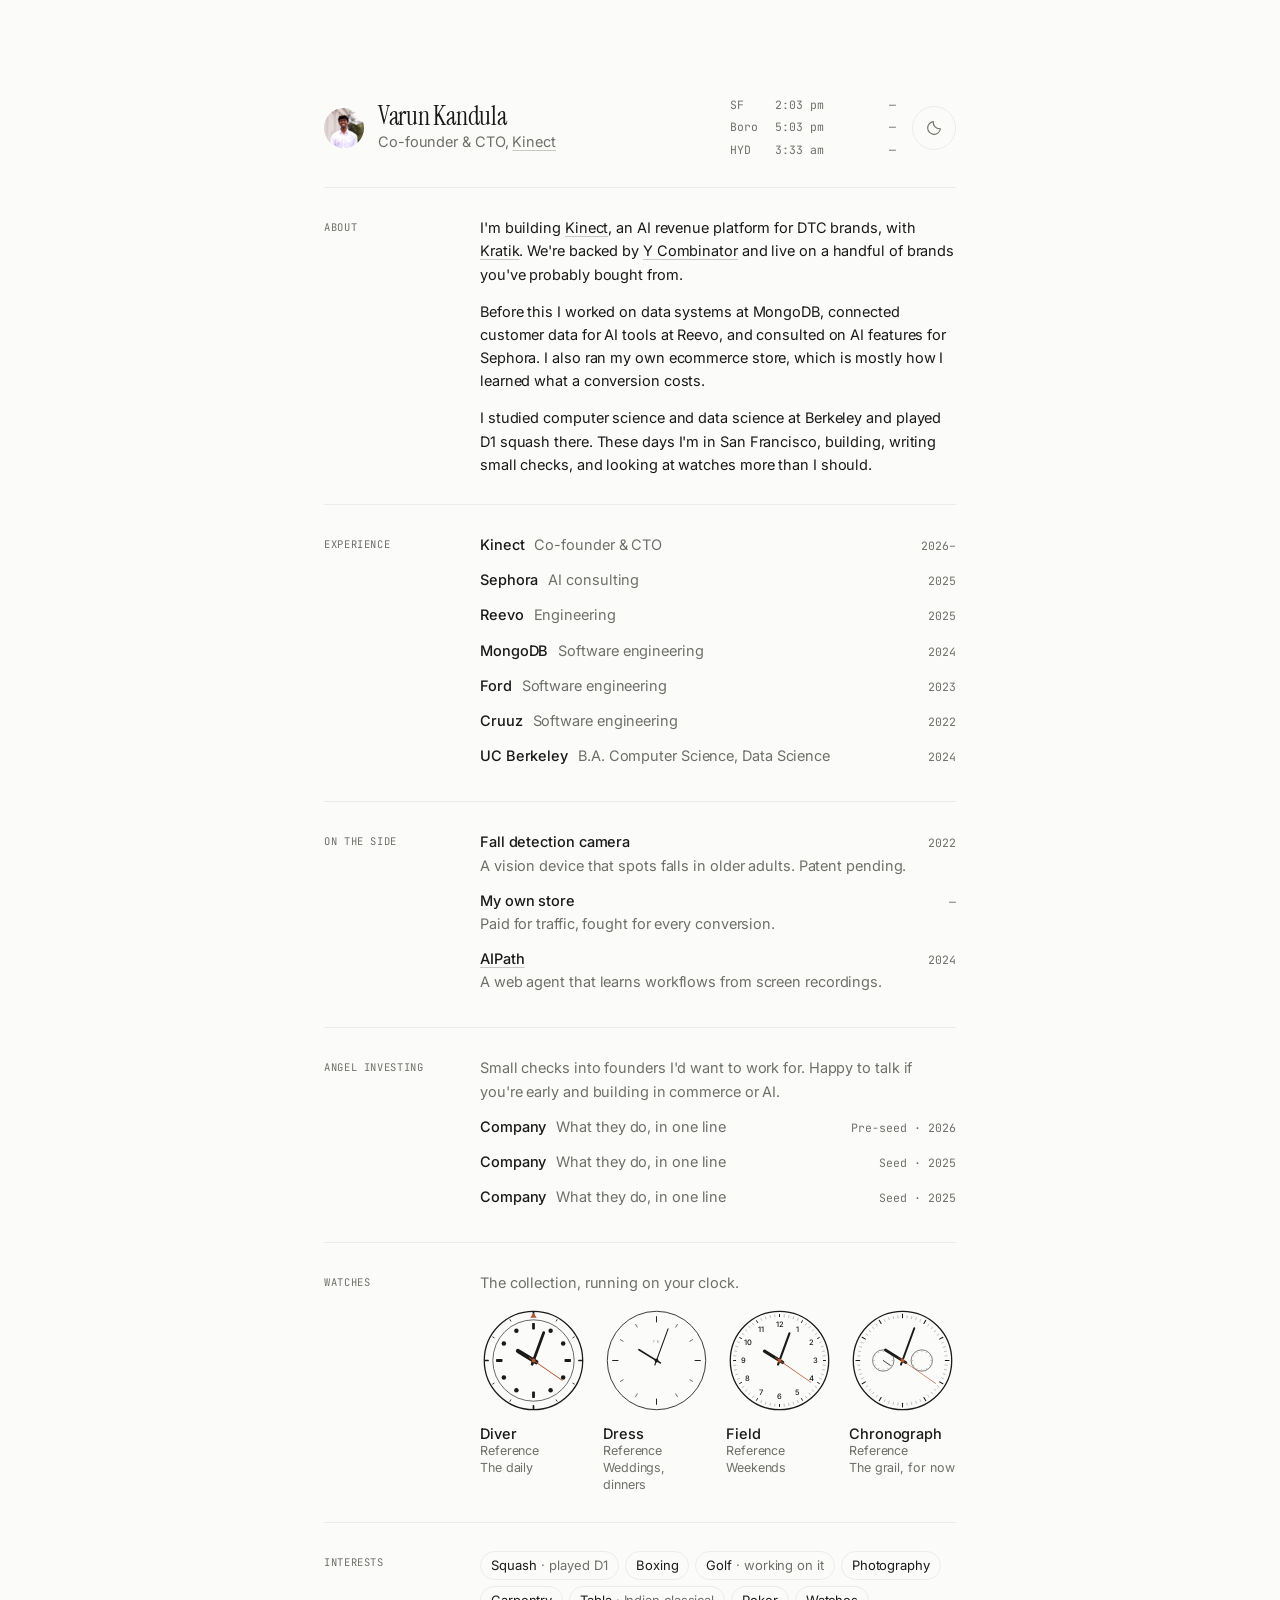
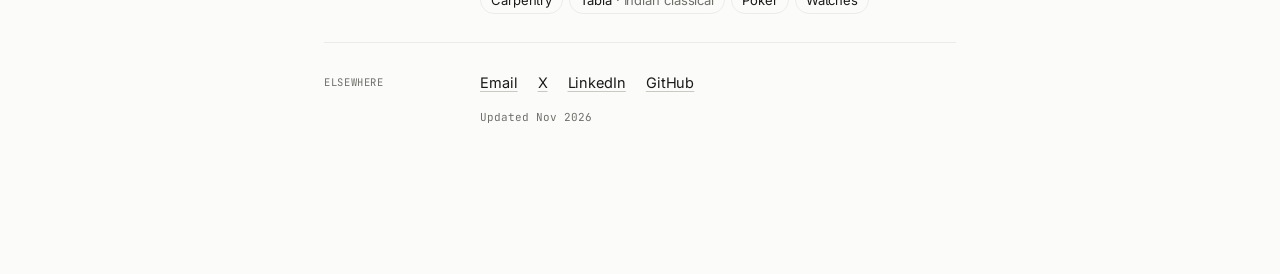
==== commit 6b1bb600: "Tighten the gap below the portfolio header" ====
--- a/index.html
+++ b/index.html
@@ -18,7 +18,7 @@
       href="https://fonts.googleapis.com/css2?family=Inter:wght@400;500&family=Instrument+Serif:ital@0;1&family=JetBrains+Mono:wght@400&display=swap"
       rel="stylesheet"
     />
-    <link rel="stylesheet" href="css/styles.css?v=acbae8beda" />
+    <link rel="stylesheet" href="css/styles.css?v=743d4515fd" />
   </head>
   <body>
     <main class="page">
--- a/css/styles.css
+++ b/css/styles.css
@@ -88,7 +88,7 @@
   align-items: center;
   justify-content: space-between;
   gap: 16px;
-  margin-bottom: 72px;
+  margin-bottom: 28px;
 }
 .id { display: flex; align-items: center; gap: 14px; min-width: 0; }
 .id p { margin: 0; }
@@ -351,7 +351,7 @@
 
 @media (max-width: 640px) {
   .page { padding: 56px 20px 96px; }
-  .top { display: grid; grid-template-columns: minmax(0, 1fr) auto; margin-bottom: 48px; gap: 16px; }
+  .top { display: grid; grid-template-columns: minmax(0, 1fr) auto; margin-bottom: 24px; gap: 16px; }
   .header-tools { display: contents; }
   .theme-toggle { grid-column: 2; grid-row: 1; }
   .places { grid-column: 1 / -1; grid-row: 2; width: fit-content; }
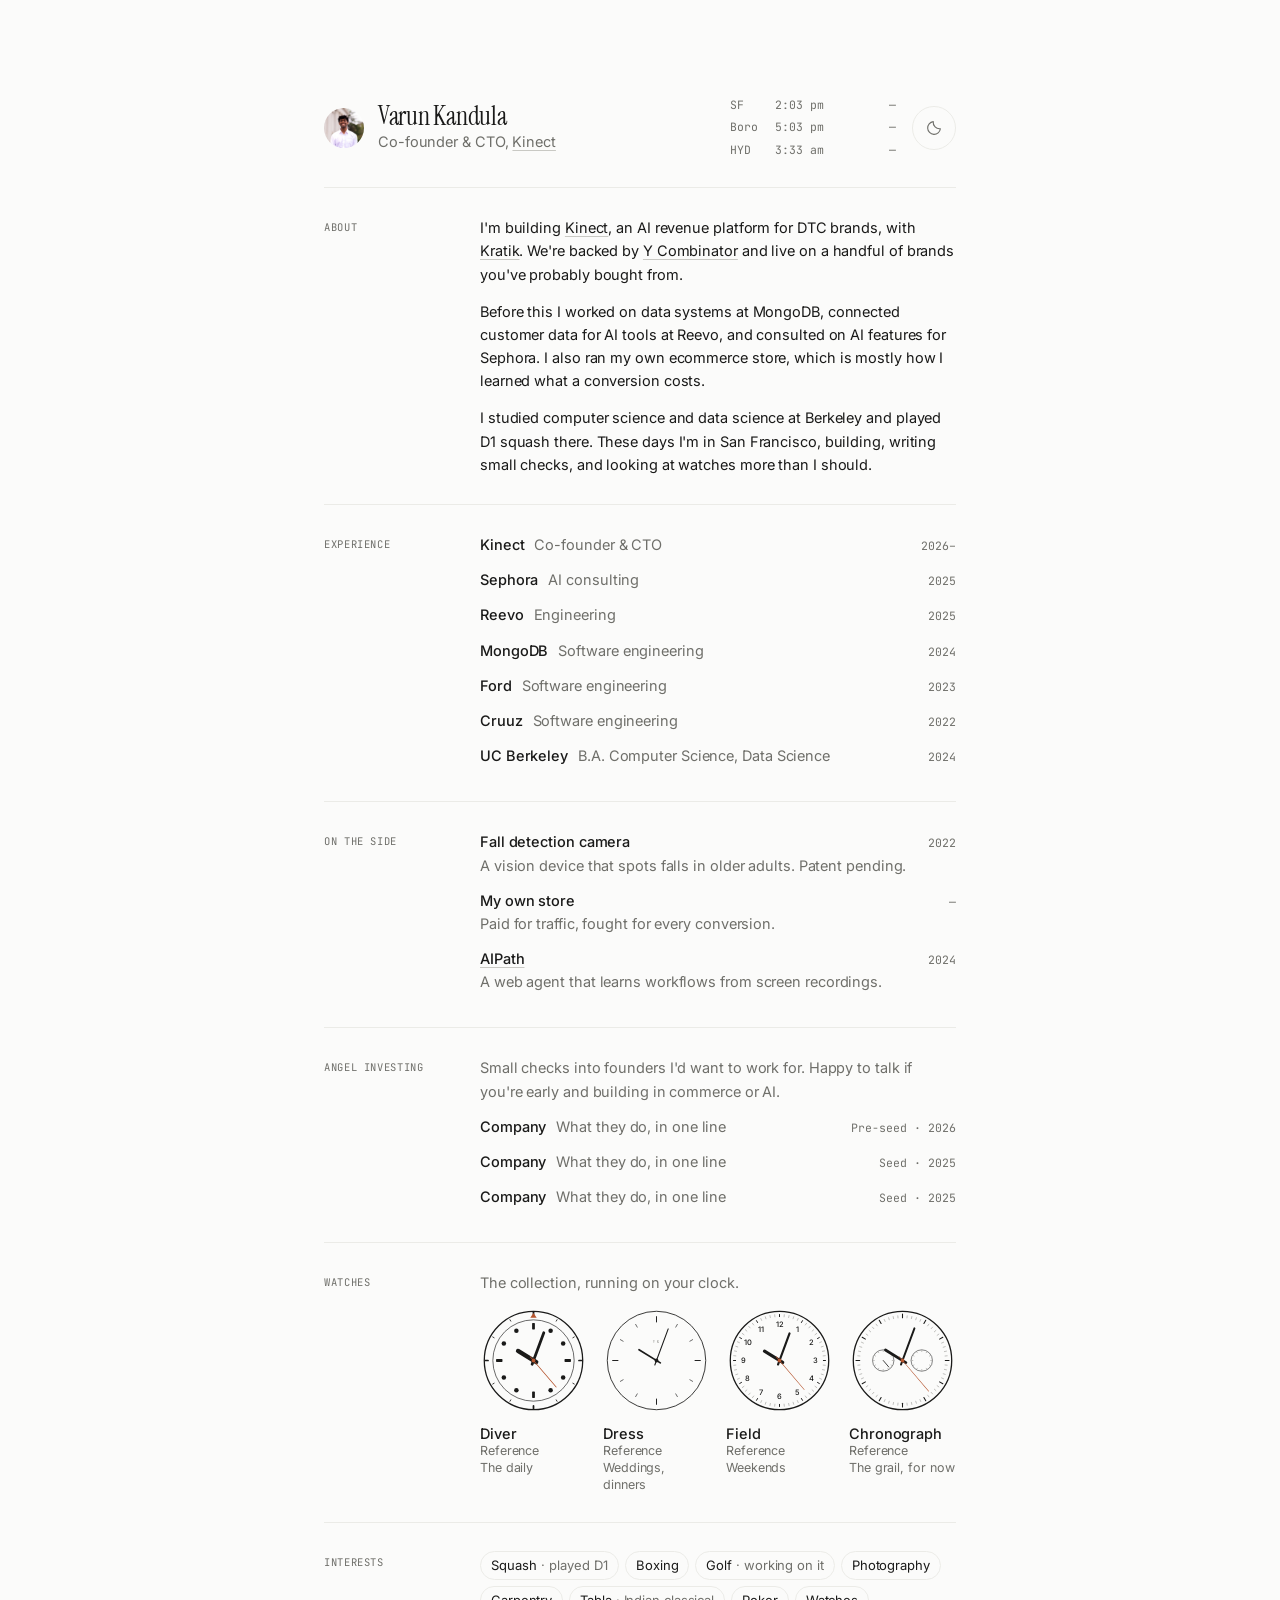
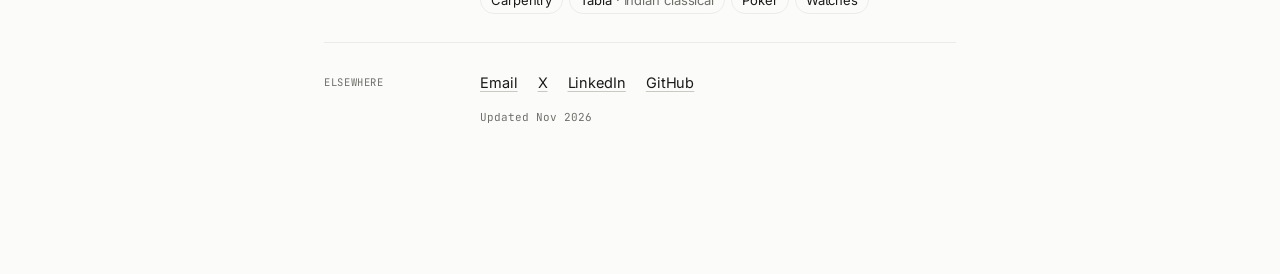
==== commit 8f31e729: "Replace the hidden portrait photo" ====
--- a/index.html
+++ b/index.html
@@ -18,7 +18,7 @@
       href="https://fonts.googleapis.com/css2?family=Inter:wght@400;500&family=Instrument+Serif:ital@0;1&family=JetBrains+Mono:wght@400&display=swap"
       rel="stylesheet"
     />
-    <link rel="stylesheet" href="css/styles.css?v=743d4515fd" />
+    <link rel="stylesheet" href="css/styles.css?v=ea61a8c3df" />
   </head>
   <body>
     <main class="page">
@@ -256,7 +256,7 @@
       <button class="portrait-close" type="button" data-portrait-close aria-label="Close portrait" autofocus>
         <svg viewBox="0 0 24 24" width="18" height="18" fill="none" stroke="currentColor" stroke-width="1.5" stroke-linecap="round" aria-hidden="true"><path d="m6 6 12 12M6 18 18 6" /></svg>
       </button>
-      <img src="assets/portrait.jpg" alt="Varun Kandula at UC Berkeley" width="599" height="900" loading="lazy" />
+      <img src="assets/portrait.jpg?v=bf89877eeb" alt="Varun Kandula wearing sunglasses in an alley" width="1080" height="1440" loading="lazy" />
     </dialog>
 
     <dialog class="squash-dialog" data-squash-dialog aria-labelledby="squash-title" aria-describedby="squash-help">
--- a/css/styles.css
+++ b/css/styles.css
@@ -322,7 +322,7 @@
   padding: 0;
   border: 0;
   background: none;
-  width: min(360px, 80vw, calc(80vh * 599 / 900));
+  width: min(360px, 80vw, calc(80vh * 3 / 4));
   border-radius: 14px;
   overflow: hidden;
 }
